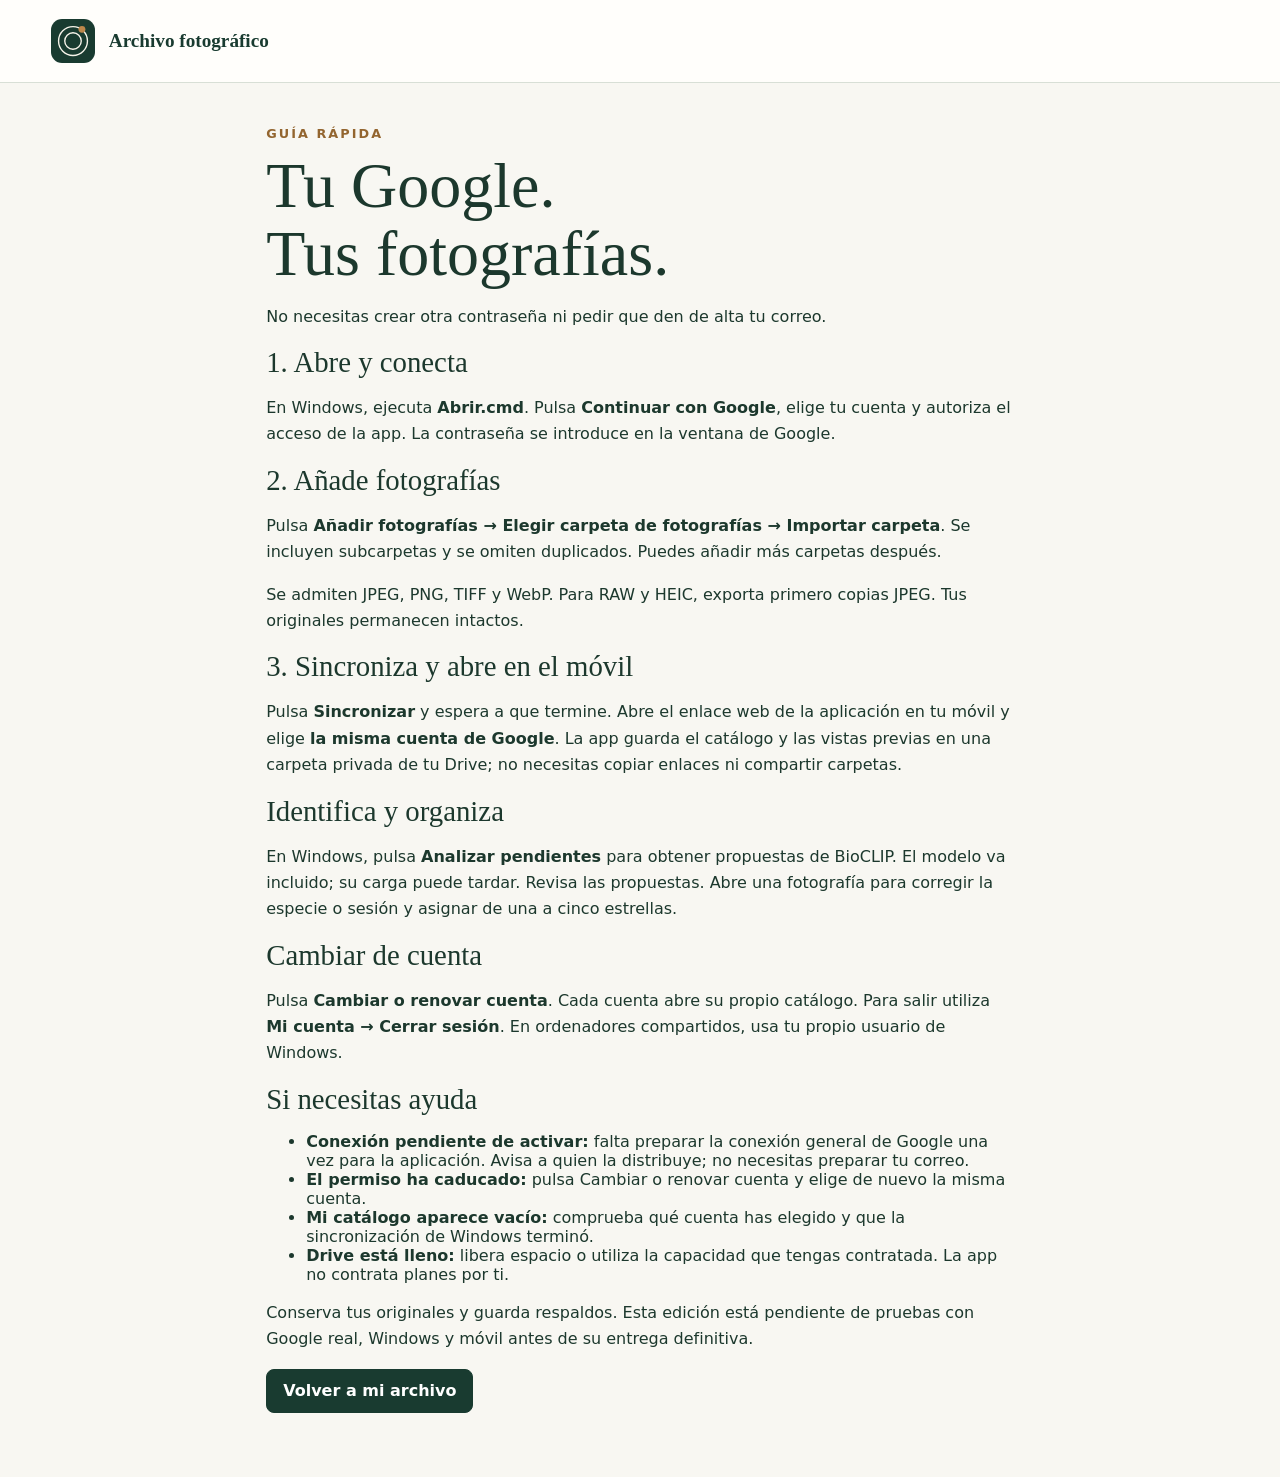
==== AYUDA.html @ 7439e60c "Add files via upload" ====
<!doctype html><html lang="es"><head><meta charset="utf-8"><meta name="viewport" content="width=device-width,initial-scale=1"><title>Empezar · Archivo fotográfico</title><link rel="stylesheet" href="./styles.css"></head><body><header><a class="brand" href="./"><img src="./icon.svg" width="44" height="44" alt="">Archivo fotográfico</a></header><main style="max-width:850px"><span class="eyebrow">GUÍA RÁPIDA</span><h1>Tu Google.<br>Tus fotografías.</h1><p>No necesitas crear otra contraseña ni pedir que den de alta tu correo.</p><h2>1. Abre y conecta</h2><p>En Windows, ejecuta <strong>Abrir.cmd</strong>. Pulsa <strong>Continuar con Google</strong>, elige tu cuenta y autoriza el acceso de la app. La contraseña se introduce en la ventana de Google.</p><h2>2. Añade fotografías</h2><p>Pulsa <strong>Añadir fotografías → Elegir carpeta de fotografías → Importar carpeta</strong>. Se incluyen subcarpetas y se omiten duplicados. Puedes añadir más carpetas después.</p><p>Se admiten JPEG, PNG, TIFF y WebP. Para RAW y HEIC, exporta primero copias JPEG. Tus originales permanecen intactos.</p><h2>3. Sincroniza y abre en el móvil</h2><p>Pulsa <strong>Sincronizar</strong> y espera a que termine. Abre el enlace web de la aplicación en tu móvil y elige <strong>la misma cuenta de Google</strong>. La app guarda el catálogo y las vistas previas en una carpeta privada de tu Drive; no necesitas copiar enlaces ni compartir carpetas.</p><h2>Identifica y organiza</h2><p>En Windows, pulsa <strong>Analizar pendientes</strong> para obtener propuestas de BioCLIP. El modelo va incluido; su carga puede tardar. Revisa las propuestas. Abre una fotografía para corregir la especie o sesión y asignar de una a cinco estrellas.</p><h2>Cambiar de cuenta</h2><p>Pulsa <strong>Cambiar o renovar cuenta</strong>. Cada cuenta abre su propio catálogo. Para salir utiliza <strong>Mi cuenta → Cerrar sesión</strong>. En ordenadores compartidos, usa tu propio usuario de Windows.</p><h2>Si necesitas ayuda</h2><ul><li><strong>Conexión pendiente de activar:</strong> falta preparar la conexión general de Google una vez para la aplicación. Avisa a quien la distribuye; no necesitas preparar tu correo.</li><li><strong>El permiso ha caducado:</strong> pulsa Cambiar o renovar cuenta y elige de nuevo la misma cuenta.</li><li><strong>Mi catálogo aparece vacío:</strong> comprueba qué cuenta has elegido y que la sincronización de Windows terminó.</li><li><strong>Drive está lleno:</strong> libera espacio o utiliza la capacidad que tengas contratada. La app no contrata planes por ti.</li></ul><p>Conserva tus originales y guarda respaldos. Esta edición está pendiente de pruebas con Google real, Windows y móvil antes de su entrega definitiva.</p><a class="primary" href="./">Volver a mi archivo</a></main></body></html>
---- styles.css ----
:root{font-family:system-ui,-apple-system,BlinkMacSystemFont,"Segoe UI",sans-serif;color:#1c382d;background:#f8f7f2;font-size:16px;--green:#193b30;--muted:#627166;--border:#d8dfd6;--paper:#fffefb;--gold:#93652f}*{box-sizing:border-box}body{margin:0}button,input,select{font:inherit}button,a,input,select{touch-action:manipulation}button,.primary{border:1px solid var(--border);border-radius:8px;background:var(--paper);padding:.7rem 1rem;color:var(--green);cursor:pointer;font-weight:600;min-height:44px}button:hover{background:#e8eee6}button:disabled{cursor:wait;opacity:.55}.primary{background:var(--green);color:white;border-color:var(--green);display:inline-block;text-decoration:none}.primary:hover{background:#285440}.quiet{background:transparent}a{color:var(--green)}:focus-visible{outline:3px solid #b07a37;outline-offset:3px}header{padding:1.2rem 4vw;border-bottom:1px solid var(--border);display:flex;justify-content:space-between;align-items:center;background:var(--paper)}.brand{display:flex;align-items:center;gap:.85rem;text-decoration:none;font:600 1.2rem Georgia,serif}.brand small{font:400 .8rem system-ui;color:var(--muted);display:block;margin-top:.25rem}main{max-width:1440px;margin:auto;padding:2.5rem 4vw 4rem}.eyebrow{font-size:.8rem;letter-spacing:.16em;font-weight:700;color:var(--gold)}h1,h2{font-family:Georgia,serif;font-weight:400;margin:.6rem 0 1rem}h1{font-size:clamp(2.5rem,5vw,4rem);line-height:1.06}h2{font-size:1.8rem}p{line-height:1.65}.small{font-size:.875rem;color:var(--muted);line-height:1.6}.welcome{max-width:680px;margin:2vh auto}.welcome>p{max-width:540px;color:var(--muted)}.welcome ol{padding:0;list-style:none;border-top:1px solid var(--border);margin:2rem 0}.welcome li{padding:1rem 0;border-bottom:1px solid var(--border)}.welcome li span{display:block;color:var(--muted);font-size:.9rem;margin-top:.4rem}.welcome form{max-width:440px;margin-top:2rem}label{display:block;font-size:.9rem;font-weight:600}input,select{display:block;width:100%;border:1px solid #aebdb0;background:var(--paper);padding:.8rem;border-radius:7px;color:#203b30;margin:.4rem 0 1rem;min-height:44px}.heading{display:flex;justify-content:space-between;gap:1rem;align-items:center}.actions{display:flex;gap:.65rem;flex-wrap:wrap}.connection{display:flex;gap:.7rem;align-items:center;flex-wrap:wrap;background:#eaf0e7;border:1px solid var(--border);padding:1rem;margin:1rem 0 1.5rem;border-radius:8px;font-size:.9rem}.connection span{flex:1;min-width:200px}.stats{display:grid;grid-template-columns:repeat(4,1fr);border-block:1px solid var(--border);margin-bottom:1.8rem}.stats>div{padding:1.15rem 1.5rem;border-right:1px solid var(--border)}.stats>div:first-child{padding-left:0}.stats>div:last-child{border:0}.stats strong{font:2rem Georgia,serif;display:block}.stats span{font-size:.8rem;color:var(--muted)}.filters{display:flex;gap:.6rem;align-items:center;flex-wrap:wrap}.filters nav{display:flex;gap:.3rem}.filters nav button{border-color:transparent;background:transparent}.filters nav button[aria-pressed=true]{background:var(--green);color:white}.filters input,.filters select{margin:0}.search{flex:1;min-width:200px}.grid{display:grid;grid-template-columns:repeat(4,minmax(0,1fr));gap:1.2rem}.card{padding:0;border:1px solid var(--border);overflow:hidden;text-align:left;min-width:0;background:var(--paper);font-weight:400}.card .photo{width:100%;aspect-ratio:4/3;object-fit:cover;display:block;background:#e4e9e1}.card .info{padding:1rem}.card h3{margin:0 0 .4rem;font:1.2rem Georgia,serif;overflow-wrap:anywhere}.card .meta{font-size:.8rem;color:var(--muted);margin:.3rem 0;overflow-wrap:anywhere}.card .badge{display:inline-block;font-size:.75rem;background:#f3eadc;color:#714b1d;padding:.2rem .4rem;margin-top:.4rem;border-radius:4px}.empty{padding:3.5rem 1rem;text-align:center;border:1px dashed #b3c1b4;border-radius:10px}.empty p{max-width:520px;margin:auto;color:var(--muted)}.tools{display:flex;align-items:center;gap:1rem;border-top:1px solid var(--border);margin-top:2rem;padding-top:1.5rem;flex-wrap:wrap}.tools>div{flex:1;min-width:250px}.tools p{font-size:.875rem;color:var(--muted);margin:.4rem 0}.job{padding:1rem;background:#eaf0e7;margin-top:1rem;border-radius:8px}.job progress{width:100%;display:block;margin-top:1rem;accent-color:var(--green)}dialog{border:1px solid var(--border);border-radius:12px;padding:2rem;max-width:min(560px,92vw);max-height:90vh;color:var(--green);background:var(--paper)}dialog::backdrop{background:#14251fd0}dialog .close{position:absolute;right:.65rem;top:.65rem;border:0;border-radius:50%;background:#fffefbe8;font-size:1.5rem;width:44px;height:44px;padding:0;z-index:1}#detail{padding:0;max-width:min(1100px,94vw);width:100%}#detail[open]{display:grid;grid-template-columns:1.35fr 1fr}.detailImage{background:#14251f;display:flex;align-items:center;justify-content:center;min-height:300px}.detailImage img{width:100%;max-height:82vh;object-fit:contain}.detailBody{padding:2rem;overflow:auto}.stars{display:flex;gap:.3rem;color:var(--gold)}.stars button{font-size:1.4rem;padding:.3rem .5rem;color:var(--gold)}.stars button[aria-pressed=true]{background:#f1e7d5}#accountDialog .primary{margin-top:1.5rem;display:block}#notice{position:fixed;bottom:1.3rem;left:50%;transform:translateX(-50%);background:#193b30;color:white;padding:1rem 1.5rem;border-radius:8px;box-shadow:0 3px 25px #0003;z-index:20;max-width:min(700px,92vw);width:max-content}#notice.error{background:#793923}footer{border-top:1px solid var(--border);padding:1.5rem 4vw;font-size:.8rem;color:var(--muted);display:flex;justify-content:space-between;gap:1rem}.sr-only{position:absolute;width:1px;height:1px;padding:0;margin:-1px;overflow:hidden;clip:rect(0,0,0,0);border:0}[hidden]{display:none!important}#moreButton{display:block;margin:1.5rem auto}@media(max-width:1000px){.grid{grid-template-columns:repeat(3,minmax(0,1fr))}.heading{align-items:flex-start;flex-direction:column}}@media(max-width:680px){header{padding:1rem 5vw}.brand{font-size:1.05rem}.brand small{display:none}main{padding:1.7rem 5vw 3rem}.grid{grid-template-columns:repeat(2,minmax(0,1fr));gap:.7rem}.card .info{padding:.65rem}.card h3{font-size:1rem}.card .meta{font-size:.8rem}.stats{grid-template-columns:repeat(2,1fr)}.stats>div{padding:1rem!important}.stats>div:nth-child(2){border-right:0}.stats>div:nth-child(-n+2){border-bottom:1px solid var(--border)}.filters{gap:.5rem}.filters nav{width:100%}.filters .search{width:100%;flex:auto}.filters>label:not(.search){flex:1;min-width:130px}.filters select{font-size:.875rem}#detail[open]{display:block}.detailImage{min-height:200px}.detailImage img{max-height:40vh}.detailBody{padding:1.4rem}.welcome{margin:0 auto}.tools{align-items:stretch}.tools button{flex:1}footer{display:block}footer span{display:block;margin-top:.4rem}}@media(prefers-reduced-motion:no-preference){button{transition:background .15s ease}} 
[hidden]{display:none!important}
.setup-steps{display:grid;grid-template-columns:repeat(3,1fr);gap:1rem;margin:1.5rem 0 2rem}.setup-steps>div{border:1px solid var(--border);border-radius:10px;padding:1.2rem;background:var(--paper)}.setup-steps b{display:block;border-radius:50%;width:32px;height:32px;line-height:32px;text-align:center;background:#e8eee6;margin-bottom:.8rem}.setup-steps strong,.setup-steps span{display:block}.setup-steps span{font-size:.875rem;color:var(--muted);margin-top:.4rem;line-height:1.5}.login-options{display:flex;gap:.6rem;flex-wrap:wrap;margin:1rem 0}#registerForm,#recoveryForm{max-width:440px}#backLogin{margin-top:1rem}@media(max-width:600px){.setup-steps{grid-template-columns:1fr;gap:.6rem}.setup-steps>div{padding:.9rem 1rem}.setup-steps b{float:left;margin:0 .9rem 0 0}.setup-steps span{margin-left:calc(32px + .9rem)}.setup-steps strong{font-size:.9rem}}
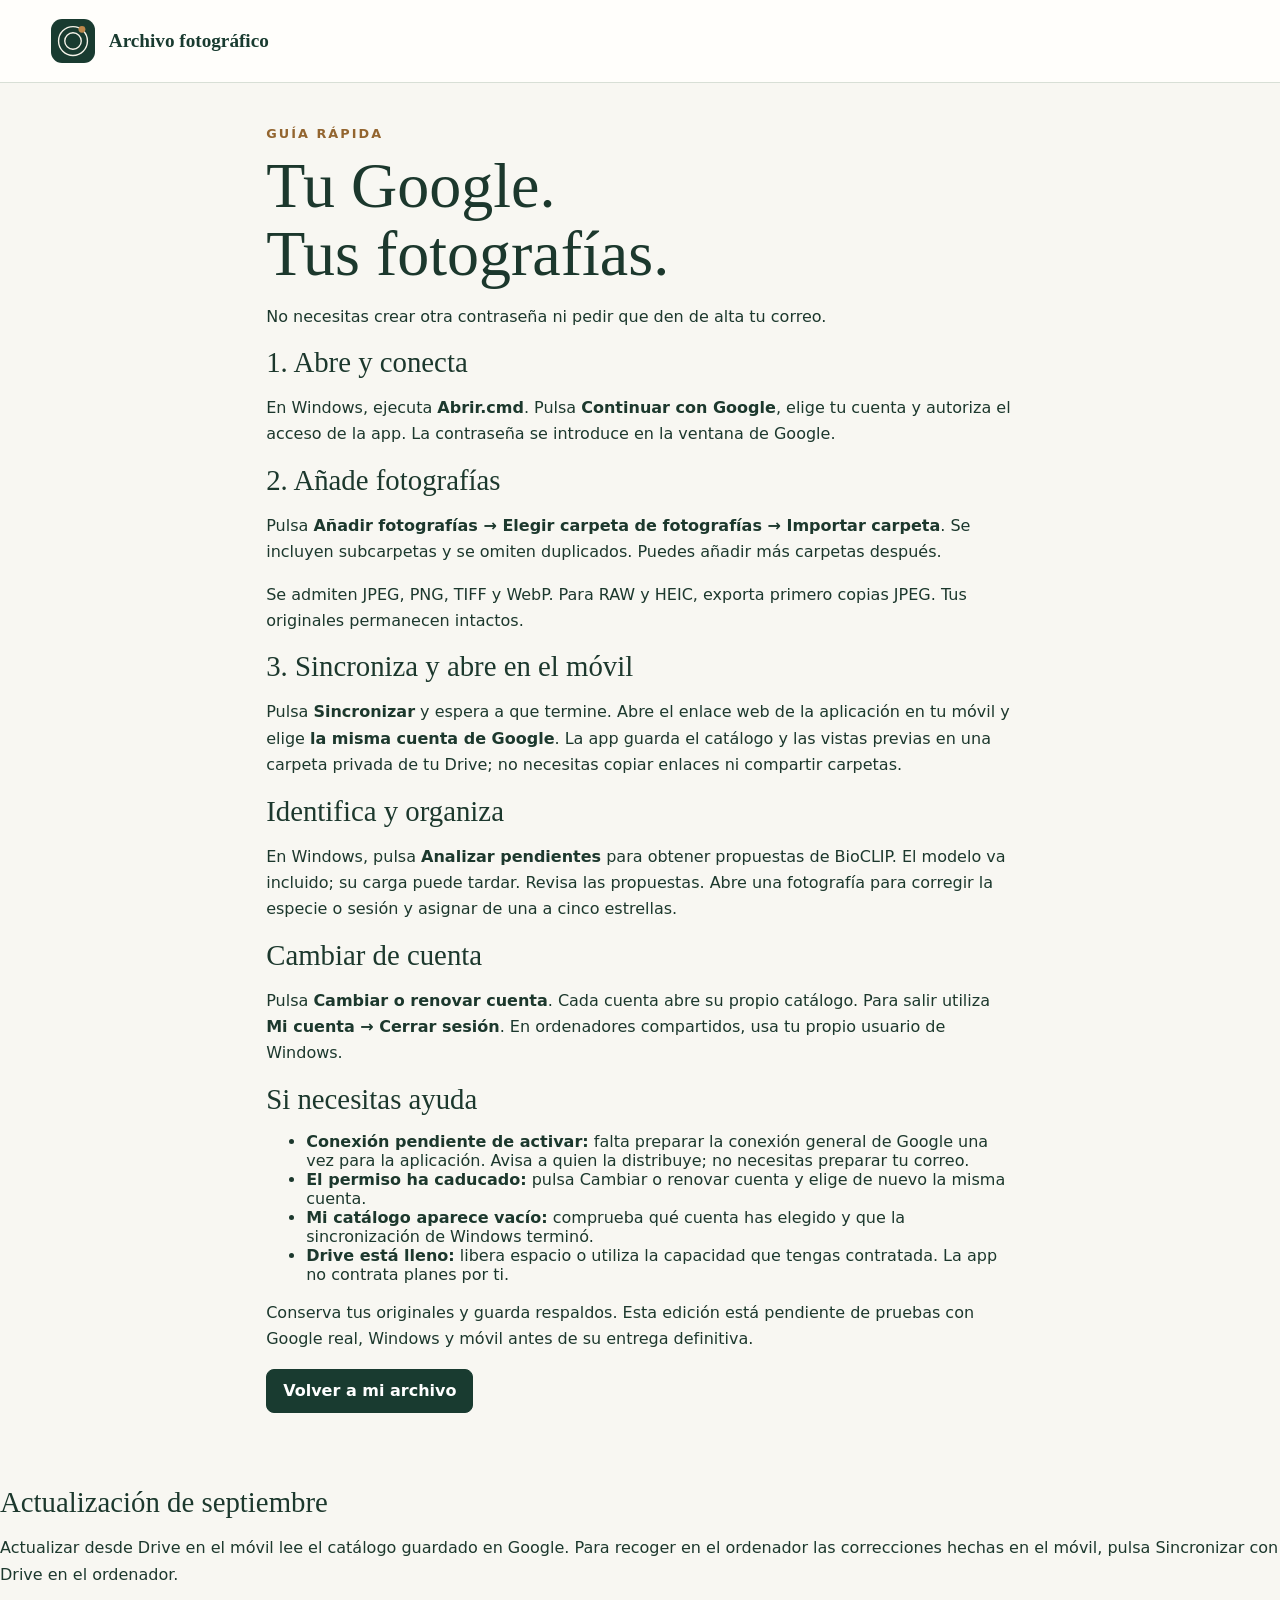
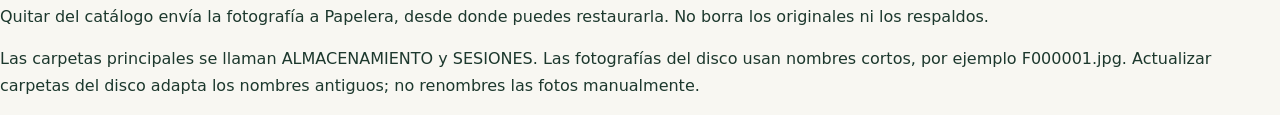
==== commit 87375571: "Add files via upload" ====
--- a/AYUDA.html
+++ b/AYUDA.html
@@ -1 +1 @@
-<!doctype html><html lang="es"><head><meta charset="utf-8"><meta name="viewport" content="width=device-width,initial-scale=1"><title>Empezar · Archivo fotográfico</title><link rel="stylesheet" href="./styles.css"></head><body><header><a class="brand" href="./"><img src="./icon.svg" width="44" height="44" alt="">Archivo fotográfico</a></header><main style="max-width:850px"><span class="eyebrow">GUÍA RÁPIDA</span><h1>Tu Google.<br>Tus fotografías.</h1><p>No necesitas crear otra contraseña ni pedir que den de alta tu correo.</p><h2>1. Abre y conecta</h2><p>En Windows, ejecuta <strong>Abrir.cmd</strong>. Pulsa <strong>Continuar con Google</strong>, elige tu cuenta y autoriza el acceso de la app. La contraseña se introduce en la ventana de Google.</p><h2>2. Añade fotografías</h2><p>Pulsa <strong>Añadir fotografías → Elegir carpeta de fotografías → Importar carpeta</strong>. Se incluyen subcarpetas y se omiten duplicados. Puedes añadir más carpetas después.</p><p>Se admiten JPEG, PNG, TIFF y WebP. Para RAW y HEIC, exporta primero copias JPEG. Tus originales permanecen intactos.</p><h2>3. Sincroniza y abre en el móvil</h2><p>Pulsa <strong>Sincronizar</strong> y espera a que termine. Abre el enlace web de la aplicación en tu móvil y elige <strong>la misma cuenta de Google</strong>. La app guarda el catálogo y las vistas previas en una carpeta privada de tu Drive; no necesitas copiar enlaces ni compartir carpetas.</p><h2>Identifica y organiza</h2><p>En Windows, pulsa <strong>Analizar pendientes</strong> para obtener propuestas de BioCLIP. El modelo va incluido; su carga puede tardar. Revisa las propuestas. Abre una fotografía para corregir la especie o sesión y asignar de una a cinco estrellas.</p><h2>Cambiar de cuenta</h2><p>Pulsa <strong>Cambiar o renovar cuenta</strong>. Cada cuenta abre su propio catálogo. Para salir utiliza <strong>Mi cuenta → Cerrar sesión</strong>. En ordenadores compartidos, usa tu propio usuario de Windows.</p><h2>Si necesitas ayuda</h2><ul><li><strong>Conexión pendiente de activar:</strong> falta preparar la conexión general de Google una vez para la aplicación. Avisa a quien la distribuye; no necesitas preparar tu correo.</li><li><strong>El permiso ha caducado:</strong> pulsa Cambiar o renovar cuenta y elige de nuevo la misma cuenta.</li><li><strong>Mi catálogo aparece vacío:</strong> comprueba qué cuenta has elegido y que la sincronización de Windows terminó.</li><li><strong>Drive está lleno:</strong> libera espacio o utiliza la capacidad que tengas contratada. La app no contrata planes por ti.</li></ul><p>Conserva tus originales y guarda respaldos. Esta edición está pendiente de pruebas con Google real, Windows y móvil antes de su entrega definitiva.</p><a class="primary" href="./">Volver a mi archivo</a></main></body></html>
+<!doctype html><html lang="es"><head><meta charset="utf-8"><meta name="viewport" content="width=device-width,initial-scale=1"><title>Empezar · Archivo fotográfico</title><link rel="stylesheet" href="./styles.css"></head><body><header><a class="brand" href="./"><img src="./icon.svg" width="44" height="44" alt="">Archivo fotográfico</a></header><main style="max-width:850px"><span class="eyebrow">GUÍA RÁPIDA</span><h1>Tu Google.<br>Tus fotografías.</h1><p>No necesitas crear otra contraseña ni pedir que den de alta tu correo.</p><h2>1. Abre y conecta</h2><p>En Windows, ejecuta <strong>Abrir.cmd</strong>. Pulsa <strong>Continuar con Google</strong>, elige tu cuenta y autoriza el acceso de la app. La contraseña se introduce en la ventana de Google.</p><h2>2. Añade fotografías</h2><p>Pulsa <strong>Añadir fotografías → Elegir carpeta de fotografías → Importar carpeta</strong>. Se incluyen subcarpetas y se omiten duplicados. Puedes añadir más carpetas después.</p><p>Se admiten JPEG, PNG, TIFF y WebP. Para RAW y HEIC, exporta primero copias JPEG. Tus originales permanecen intactos.</p><h2>3. Sincroniza y abre en el móvil</h2><p>Pulsa <strong>Sincronizar</strong> y espera a que termine. Abre el enlace web de la aplicación en tu móvil y elige <strong>la misma cuenta de Google</strong>. La app guarda el catálogo y las vistas previas en una carpeta privada de tu Drive; no necesitas copiar enlaces ni compartir carpetas.</p><h2>Identifica y organiza</h2><p>En Windows, pulsa <strong>Analizar pendientes</strong> para obtener propuestas de BioCLIP. El modelo va incluido; su carga puede tardar. Revisa las propuestas. Abre una fotografía para corregir la especie o sesión y asignar de una a cinco estrellas.</p><h2>Cambiar de cuenta</h2><p>Pulsa <strong>Cambiar o renovar cuenta</strong>. Cada cuenta abre su propio catálogo. Para salir utiliza <strong>Mi cuenta → Cerrar sesión</strong>. En ordenadores compartidos, usa tu propio usuario de Windows.</p><h2>Si necesitas ayuda</h2><ul><li><strong>Conexión pendiente de activar:</strong> falta preparar la conexión general de Google una vez para la aplicación. Avisa a quien la distribuye; no necesitas preparar tu correo.</li><li><strong>El permiso ha caducado:</strong> pulsa Cambiar o renovar cuenta y elige de nuevo la misma cuenta.</li><li><strong>Mi catálogo aparece vacío:</strong> comprueba qué cuenta has elegido y que la sincronización de Windows terminó.</li><li><strong>Drive está lleno:</strong> libera espacio o utiliza la capacidad que tengas contratada. La app no contrata planes por ti.</li></ul><p>Conserva tus originales y guarda respaldos. Esta edición está pendiente de pruebas con Google real, Windows y móvil antes de su entrega definitiva.</p><a class="primary" href="./">Volver a mi archivo</a></main><section><h2>Actualización de septiembre</h2><p>Actualizar desde Drive en el móvil lee el catálogo guardado en Google. Para recoger en el ordenador las correcciones hechas en el móvil, pulsa Sincronizar con Drive en el ordenador.</p><p>Quitar del catálogo envía la fotografía a Papelera, desde donde puedes restaurarla. No borra los originales ni los respaldos.</p><p>Las carpetas principales se llaman ALMACENAMIENTO y SESIONES. Las fotografías del disco usan nombres cortos, por ejemplo F000001.jpg. Actualizar carpetas del disco adapta los nombres antiguos; no renombres las fotos manualmente.</p></section></body></html>
--- a/styles.css
+++ b/styles.css
@@ -1,3 +1,5 @@
 :root{font-family:system-ui,-apple-system,BlinkMacSystemFont,"Segoe UI",sans-serif;color:#1c382d;background:#f8f7f2;font-size:16px;--green:#193b30;--muted:#627166;--border:#d8dfd6;--paper:#fffefb;--gold:#93652f}*{box-sizing:border-box}body{margin:0}button,input,select{font:inherit}button,a,input,select{touch-action:manipulation}button,.primary{border:1px solid var(--border);border-radius:8px;background:var(--paper);padding:.7rem 1rem;color:var(--green);cursor:pointer;font-weight:600;min-height:44px}button:hover{background:#e8eee6}button:disabled{cursor:wait;opacity:.55}.primary{background:var(--green);color:white;border-color:var(--green);display:inline-block;text-decoration:none}.primary:hover{background:#285440}.quiet{background:transparent}a{color:var(--green)}:focus-visible{outline:3px solid #b07a37;outline-offset:3px}header{padding:1.2rem 4vw;border-bottom:1px solid var(--border);display:flex;justify-content:space-between;align-items:center;background:var(--paper)}.brand{display:flex;align-items:center;gap:.85rem;text-decoration:none;font:600 1.2rem Georgia,serif}.brand small{font:400 .8rem system-ui;color:var(--muted);display:block;margin-top:.25rem}main{max-width:1440px;margin:auto;padding:2.5rem 4vw 4rem}.eyebrow{font-size:.8rem;letter-spacing:.16em;font-weight:700;color:var(--gold)}h1,h2{font-family:Georgia,serif;font-weight:400;margin:.6rem 0 1rem}h1{font-size:clamp(2.5rem,5vw,4rem);line-height:1.06}h2{font-size:1.8rem}p{line-height:1.65}.small{font-size:.875rem;color:var(--muted);line-height:1.6}.welcome{max-width:680px;margin:2vh auto}.welcome>p{max-width:540px;color:var(--muted)}.welcome ol{padding:0;list-style:none;border-top:1px solid var(--border);margin:2rem 0}.welcome li{padding:1rem 0;border-bottom:1px solid var(--border)}.welcome li span{display:block;color:var(--muted);font-size:.9rem;margin-top:.4rem}.welcome form{max-width:440px;margin-top:2rem}label{display:block;font-size:.9rem;font-weight:600}input,select{display:block;width:100%;border:1px solid #aebdb0;background:var(--paper);padding:.8rem;border-radius:7px;color:#203b30;margin:.4rem 0 1rem;min-height:44px}.heading{display:flex;justify-content:space-between;gap:1rem;align-items:center}.actions{display:flex;gap:.65rem;flex-wrap:wrap}.connection{display:flex;gap:.7rem;align-items:center;flex-wrap:wrap;background:#eaf0e7;border:1px solid var(--border);padding:1rem;margin:1rem 0 1.5rem;border-radius:8px;font-size:.9rem}.connection span{flex:1;min-width:200px}.stats{display:grid;grid-template-columns:repeat(4,1fr);border-block:1px solid var(--border);margin-bottom:1.8rem}.stats>div{padding:1.15rem 1.5rem;border-right:1px solid var(--border)}.stats>div:first-child{padding-left:0}.stats>div:last-child{border:0}.stats strong{font:2rem Georgia,serif;display:block}.stats span{font-size:.8rem;color:var(--muted)}.filters{display:flex;gap:.6rem;align-items:center;flex-wrap:wrap}.filters nav{display:flex;gap:.3rem}.filters nav button{border-color:transparent;background:transparent}.filters nav button[aria-pressed=true]{background:var(--green);color:white}.filters input,.filters select{margin:0}.search{flex:1;min-width:200px}.grid{display:grid;grid-template-columns:repeat(4,minmax(0,1fr));gap:1.2rem}.card{padding:0;border:1px solid var(--border);overflow:hidden;text-align:left;min-width:0;background:var(--paper);font-weight:400}.card .photo{width:100%;aspect-ratio:4/3;object-fit:cover;display:block;background:#e4e9e1}.card .info{padding:1rem}.card h3{margin:0 0 .4rem;font:1.2rem Georgia,serif;overflow-wrap:anywhere}.card .meta{font-size:.8rem;color:var(--muted);margin:.3rem 0;overflow-wrap:anywhere}.card .badge{display:inline-block;font-size:.75rem;background:#f3eadc;color:#714b1d;padding:.2rem .4rem;margin-top:.4rem;border-radius:4px}.empty{padding:3.5rem 1rem;text-align:center;border:1px dashed #b3c1b4;border-radius:10px}.empty p{max-width:520px;margin:auto;color:var(--muted)}.tools{display:flex;align-items:center;gap:1rem;border-top:1px solid var(--border);margin-top:2rem;padding-top:1.5rem;flex-wrap:wrap}.tools>div{flex:1;min-width:250px}.tools p{font-size:.875rem;color:var(--muted);margin:.4rem 0}.job{padding:1rem;background:#eaf0e7;margin-top:1rem;border-radius:8px}.job progress{width:100%;display:block;margin-top:1rem;accent-color:var(--green)}dialog{border:1px solid var(--border);border-radius:12px;padding:2rem;max-width:min(560px,92vw);max-height:90vh;color:var(--green);background:var(--paper)}dialog::backdrop{background:#14251fd0}dialog .close{position:absolute;right:.65rem;top:.65rem;border:0;border-radius:50%;background:#fffefbe8;font-size:1.5rem;width:44px;height:44px;padding:0;z-index:1}#detail{padding:0;max-width:min(1100px,94vw);width:100%}#detail[open]{display:grid;grid-template-columns:1.35fr 1fr}.detailImage{background:#14251f;display:flex;align-items:center;justify-content:center;min-height:300px}.detailImage img{width:100%;max-height:82vh;object-fit:contain}.detailBody{padding:2rem;overflow:auto}.stars{display:flex;gap:.3rem;color:var(--gold)}.stars button{font-size:1.4rem;padding:.3rem .5rem;color:var(--gold)}.stars button[aria-pressed=true]{background:#f1e7d5}#accountDialog .primary{margin-top:1.5rem;display:block}#notice{position:fixed;bottom:1.3rem;left:50%;transform:translateX(-50%);background:#193b30;color:white;padding:1rem 1.5rem;border-radius:8px;box-shadow:0 3px 25px #0003;z-index:20;max-width:min(700px,92vw);width:max-content}#notice.error{background:#793923}footer{border-top:1px solid var(--border);padding:1.5rem 4vw;font-size:.8rem;color:var(--muted);display:flex;justify-content:space-between;gap:1rem}.sr-only{position:absolute;width:1px;height:1px;padding:0;margin:-1px;overflow:hidden;clip:rect(0,0,0,0);border:0}[hidden]{display:none!important}#moreButton{display:block;margin:1.5rem auto}@media(max-width:1000px){.grid{grid-template-columns:repeat(3,minmax(0,1fr))}.heading{align-items:flex-start;flex-direction:column}}@media(max-width:680px){header{padding:1rem 5vw}.brand{font-size:1.05rem}.brand small{display:none}main{padding:1.7rem 5vw 3rem}.grid{grid-template-columns:repeat(2,minmax(0,1fr));gap:.7rem}.card .info{padding:.65rem}.card h3{font-size:1rem}.card .meta{font-size:.8rem}.stats{grid-template-columns:repeat(2,1fr)}.stats>div{padding:1rem!important}.stats>div:nth-child(2){border-right:0}.stats>div:nth-child(-n+2){border-bottom:1px solid var(--border)}.filters{gap:.5rem}.filters nav{width:100%}.filters .search{width:100%;flex:auto}.filters>label:not(.search){flex:1;min-width:130px}.filters select{font-size:.875rem}#detail[open]{display:block}.detailImage{min-height:200px}.detailImage img{max-height:40vh}.detailBody{padding:1.4rem}.welcome{margin:0 auto}.tools{align-items:stretch}.tools button{flex:1}footer{display:block}footer span{display:block;margin-top:.4rem}}@media(prefers-reduced-motion:no-preference){button{transition:background .15s ease}} 
 [hidden]{display:none!important}
 .setup-steps{display:grid;grid-template-columns:repeat(3,1fr);gap:1rem;margin:1.5rem 0 2rem}.setup-steps>div{border:1px solid var(--border);border-radius:10px;padding:1.2rem;background:var(--paper)}.setup-steps b{display:block;border-radius:50%;width:32px;height:32px;line-height:32px;text-align:center;background:#e8eee6;margin-bottom:.8rem}.setup-steps strong,.setup-steps span{display:block}.setup-steps span{font-size:.875rem;color:var(--muted);margin-top:.4rem;line-height:1.5}.login-options{display:flex;gap:.6rem;flex-wrap:wrap;margin:1rem 0}#registerForm,#recoveryForm{max-width:440px}#backLogin{margin-top:1rem}@media(max-width:600px){.setup-steps{grid-template-columns:1fr;gap:.6rem}.setup-steps>div{padding:.9rem 1rem}.setup-steps b{float:left;margin:0 .9rem 0 0}.setup-steps span{margin-left:calc(32px + .9rem)}.setup-steps strong{font-size:.9rem}}
+
+input[type="checkbox"]{width:auto;min-height:0;display:inline-block;margin-right:.5rem}#exportDialog{max-width:720px}#exportHistory>div{border-top:1px solid #d5dfd9;padding:1rem 0}#exportHistory .small{overflow-wrap:anywhere}
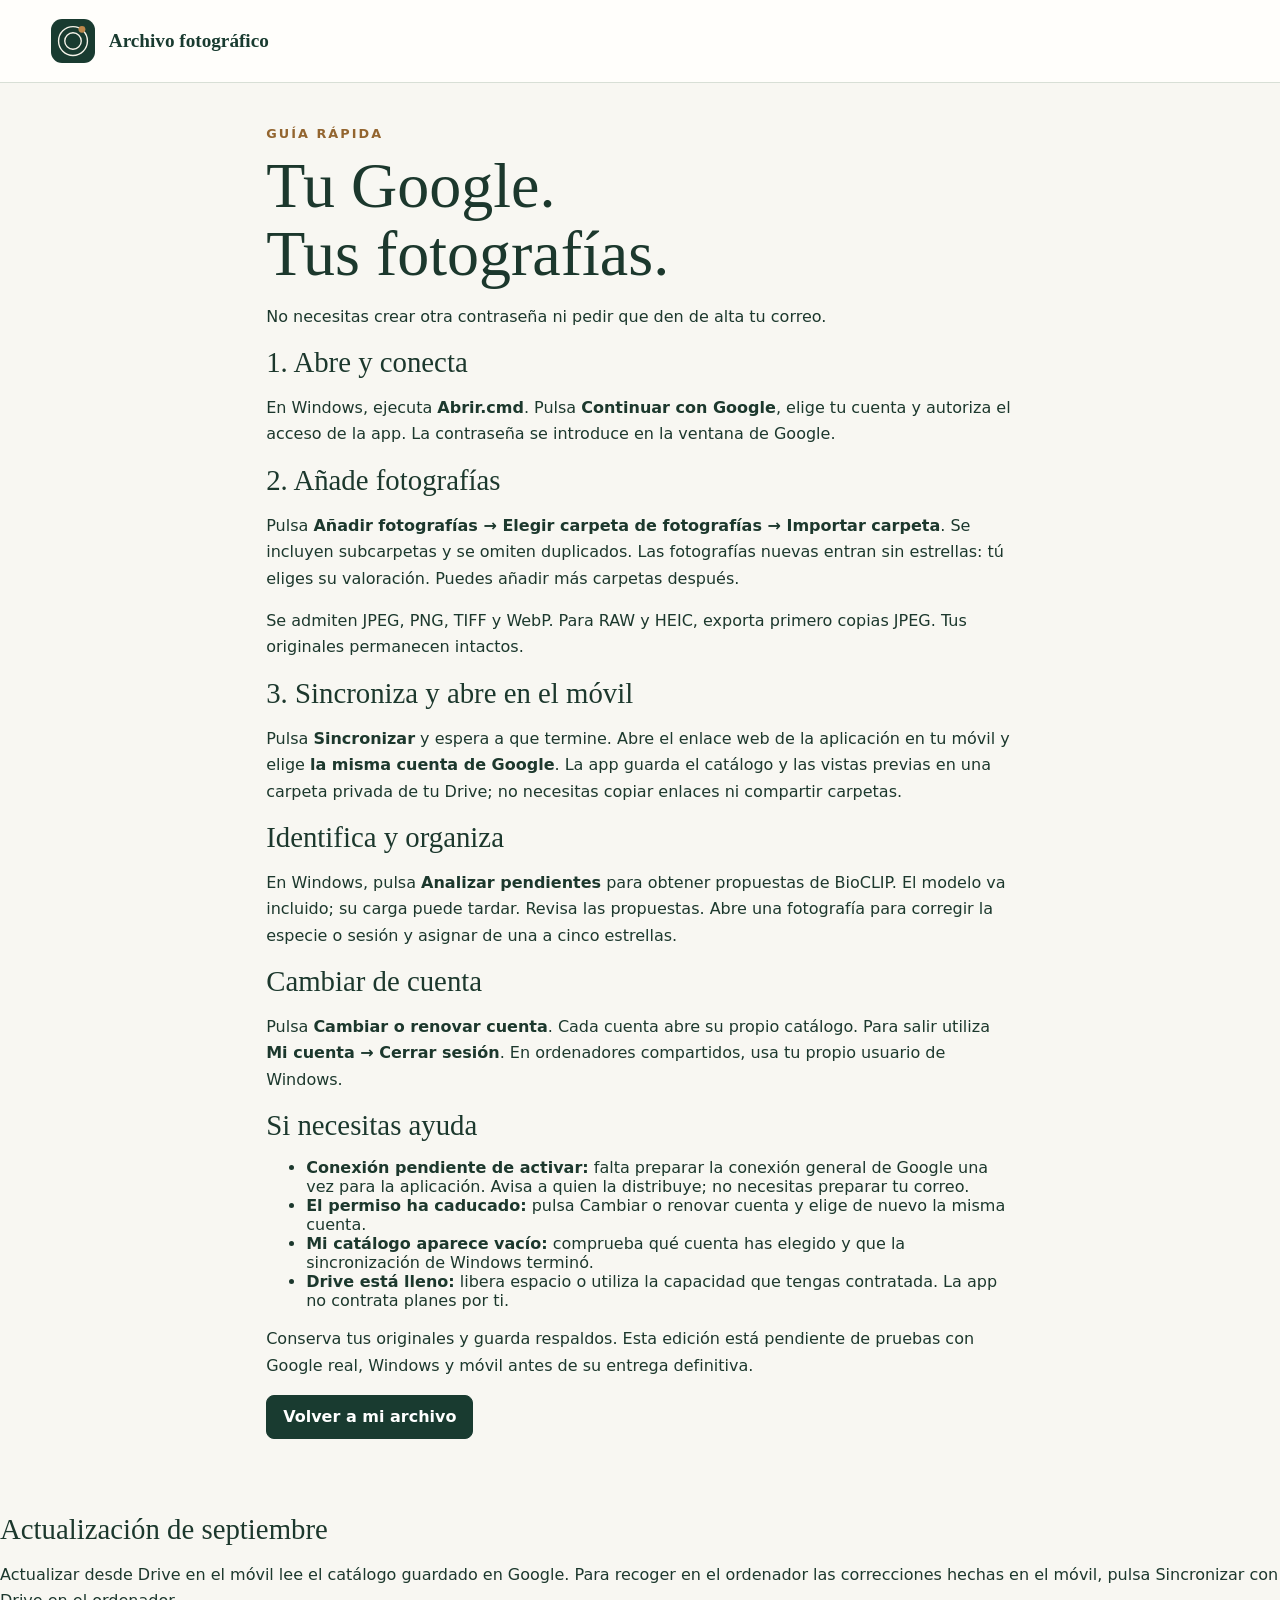
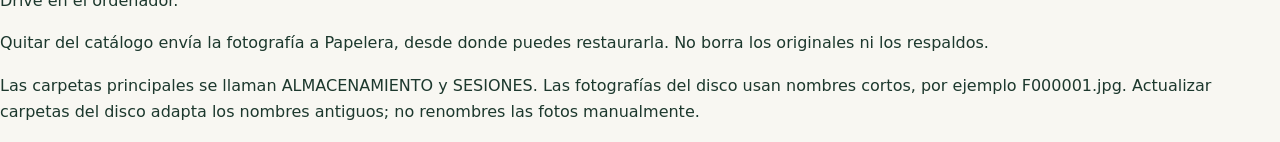
==== commit 17972aba: "Add files via upload" ====
--- a/AYUDA.html
+++ b/AYUDA.html
@@ -1 +1 @@
-<!doctype html><html lang="es"><head><meta charset="utf-8"><meta name="viewport" content="width=device-width,initial-scale=1"><title>Empezar · Archivo fotográfico</title><link rel="stylesheet" href="./styles.css"></head><body><header><a class="brand" href="./"><img src="./icon.svg" width="44" height="44" alt="">Archivo fotográfico</a></header><main style="max-width:850px"><span class="eyebrow">GUÍA RÁPIDA</span><h1>Tu Google.<br>Tus fotografías.</h1><p>No necesitas crear otra contraseña ni pedir que den de alta tu correo.</p><h2>1. Abre y conecta</h2><p>En Windows, ejecuta <strong>Abrir.cmd</strong>. Pulsa <strong>Continuar con Google</strong>, elige tu cuenta y autoriza el acceso de la app. La contraseña se introduce en la ventana de Google.</p><h2>2. Añade fotografías</h2><p>Pulsa <strong>Añadir fotografías → Elegir carpeta de fotografías → Importar carpeta</strong>. Se incluyen subcarpetas y se omiten duplicados. Puedes añadir más carpetas después.</p><p>Se admiten JPEG, PNG, TIFF y WebP. Para RAW y HEIC, exporta primero copias JPEG. Tus originales permanecen intactos.</p><h2>3. Sincroniza y abre en el móvil</h2><p>Pulsa <strong>Sincronizar</strong> y espera a que termine. Abre el enlace web de la aplicación en tu móvil y elige <strong>la misma cuenta de Google</strong>. La app guarda el catálogo y las vistas previas en una carpeta privada de tu Drive; no necesitas copiar enlaces ni compartir carpetas.</p><h2>Identifica y organiza</h2><p>En Windows, pulsa <strong>Analizar pendientes</strong> para obtener propuestas de BioCLIP. El modelo va incluido; su carga puede tardar. Revisa las propuestas. Abre una fotografía para corregir la especie o sesión y asignar de una a cinco estrellas.</p><h2>Cambiar de cuenta</h2><p>Pulsa <strong>Cambiar o renovar cuenta</strong>. Cada cuenta abre su propio catálogo. Para salir utiliza <strong>Mi cuenta → Cerrar sesión</strong>. En ordenadores compartidos, usa tu propio usuario de Windows.</p><h2>Si necesitas ayuda</h2><ul><li><strong>Conexión pendiente de activar:</strong> falta preparar la conexión general de Google una vez para la aplicación. Avisa a quien la distribuye; no necesitas preparar tu correo.</li><li><strong>El permiso ha caducado:</strong> pulsa Cambiar o renovar cuenta y elige de nuevo la misma cuenta.</li><li><strong>Mi catálogo aparece vacío:</strong> comprueba qué cuenta has elegido y que la sincronización de Windows terminó.</li><li><strong>Drive está lleno:</strong> libera espacio o utiliza la capacidad que tengas contratada. La app no contrata planes por ti.</li></ul><p>Conserva tus originales y guarda respaldos. Esta edición está pendiente de pruebas con Google real, Windows y móvil antes de su entrega definitiva.</p><a class="primary" href="./">Volver a mi archivo</a></main><section><h2>Actualización de septiembre</h2><p>Actualizar desde Drive en el móvil lee el catálogo guardado en Google. Para recoger en el ordenador las correcciones hechas en el móvil, pulsa Sincronizar con Drive en el ordenador.</p><p>Quitar del catálogo envía la fotografía a Papelera, desde donde puedes restaurarla. No borra los originales ni los respaldos.</p><p>Las carpetas principales se llaman ALMACENAMIENTO y SESIONES. Las fotografías del disco usan nombres cortos, por ejemplo F000001.jpg. Actualizar carpetas del disco adapta los nombres antiguos; no renombres las fotos manualmente.</p></section></body></html>
+<!doctype html><html lang="es"><head><meta charset="utf-8"><meta name="viewport" content="width=device-width,initial-scale=1"><title>Empezar · Archivo fotográfico</title><link rel="stylesheet" href="./styles.css"></head><body><header><a class="brand" href="./"><img src="./icon.svg" width="44" height="44" alt="">Archivo fotográfico</a></header><main style="max-width:850px"><span class="eyebrow">GUÍA RÁPIDA</span><h1>Tu Google.<br>Tus fotografías.</h1><p>No necesitas crear otra contraseña ni pedir que den de alta tu correo.</p><h2>1. Abre y conecta</h2><p>En Windows, ejecuta <strong>Abrir.cmd</strong>. Pulsa <strong>Continuar con Google</strong>, elige tu cuenta y autoriza el acceso de la app. La contraseña se introduce en la ventana de Google.</p><h2>2. Añade fotografías</h2><p>Pulsa <strong>Añadir fotografías → Elegir carpeta de fotografías → Importar carpeta</strong>. Se incluyen subcarpetas y se omiten duplicados. Las fotografías nuevas entran sin estrellas: tú eliges su valoración. Puedes añadir más carpetas después.</p><p>Se admiten JPEG, PNG, TIFF y WebP. Para RAW y HEIC, exporta primero copias JPEG. Tus originales permanecen intactos.</p><h2>3. Sincroniza y abre en el móvil</h2><p>Pulsa <strong>Sincronizar</strong> y espera a que termine. Abre el enlace web de la aplicación en tu móvil y elige <strong>la misma cuenta de Google</strong>. La app guarda el catálogo y las vistas previas en una carpeta privada de tu Drive; no necesitas copiar enlaces ni compartir carpetas.</p><h2>Identifica y organiza</h2><p>En Windows, pulsa <strong>Analizar pendientes</strong> para obtener propuestas de BioCLIP. El modelo va incluido; su carga puede tardar. Revisa las propuestas. Abre una fotografía para corregir la especie o sesión y asignar de una a cinco estrellas.</p><h2>Cambiar de cuenta</h2><p>Pulsa <strong>Cambiar o renovar cuenta</strong>. Cada cuenta abre su propio catálogo. Para salir utiliza <strong>Mi cuenta → Cerrar sesión</strong>. En ordenadores compartidos, usa tu propio usuario de Windows.</p><h2>Si necesitas ayuda</h2><ul><li><strong>Conexión pendiente de activar:</strong> falta preparar la conexión general de Google una vez para la aplicación. Avisa a quien la distribuye; no necesitas preparar tu correo.</li><li><strong>El permiso ha caducado:</strong> pulsa Cambiar o renovar cuenta y elige de nuevo la misma cuenta.</li><li><strong>Mi catálogo aparece vacío:</strong> comprueba qué cuenta has elegido y que la sincronización de Windows terminó.</li><li><strong>Drive está lleno:</strong> libera espacio o utiliza la capacidad que tengas contratada. La app no contrata planes por ti.</li></ul><p>Conserva tus originales y guarda respaldos. Esta edición está pendiente de pruebas con Google real, Windows y móvil antes de su entrega definitiva.</p><a class="primary" href="./">Volver a mi archivo</a></main><section><h2>Actualización de septiembre</h2><p>Actualizar desde Drive en el móvil lee el catálogo guardado en Google. Para recoger en el ordenador las correcciones hechas en el móvil, pulsa Sincronizar con Drive en el ordenador.</p><p>Quitar del catálogo envía la fotografía a Papelera, desde donde puedes restaurarla. No borra los originales ni los respaldos.</p><p>Las carpetas principales se llaman ALMACENAMIENTO y SESIONES. Las fotografías del disco usan nombres cortos, por ejemplo F000001.jpg. Actualizar carpetas del disco adapta los nombres antiguos; no renombres las fotos manualmente.</p></section></body></html>
